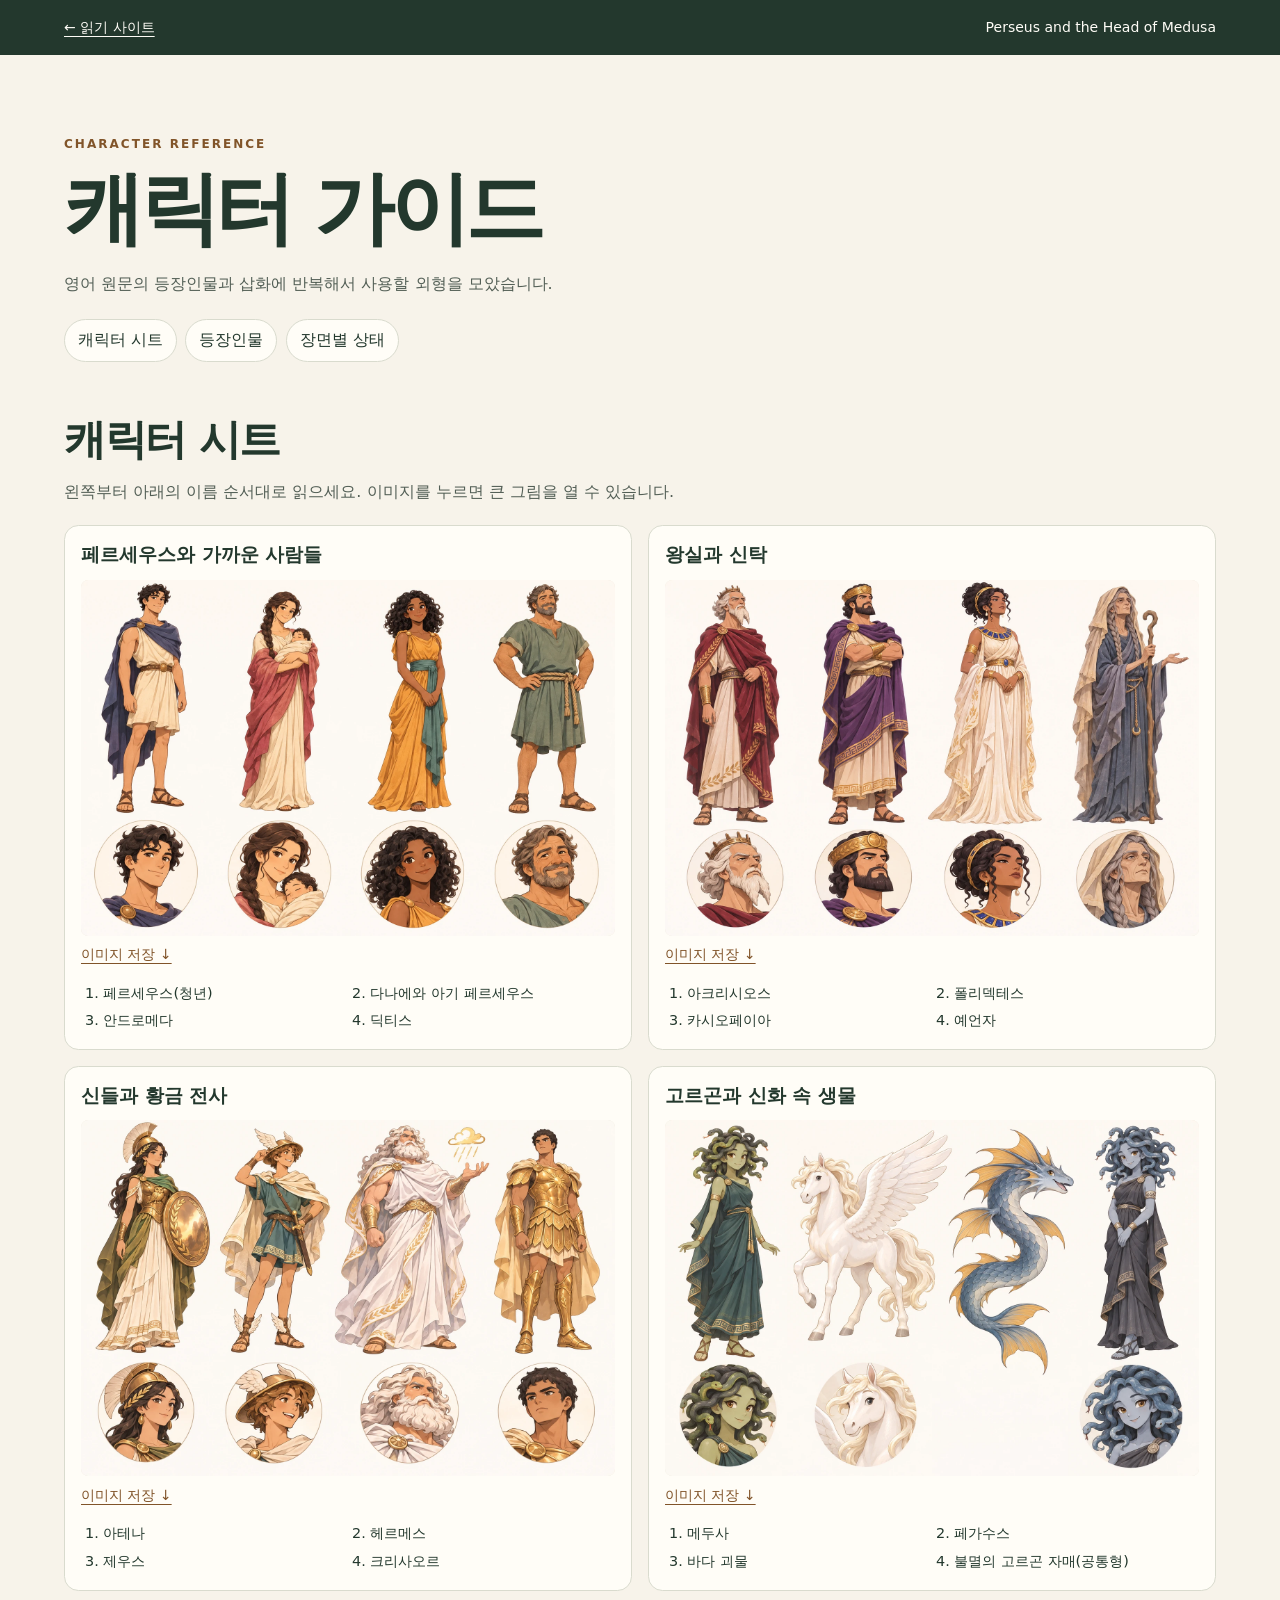
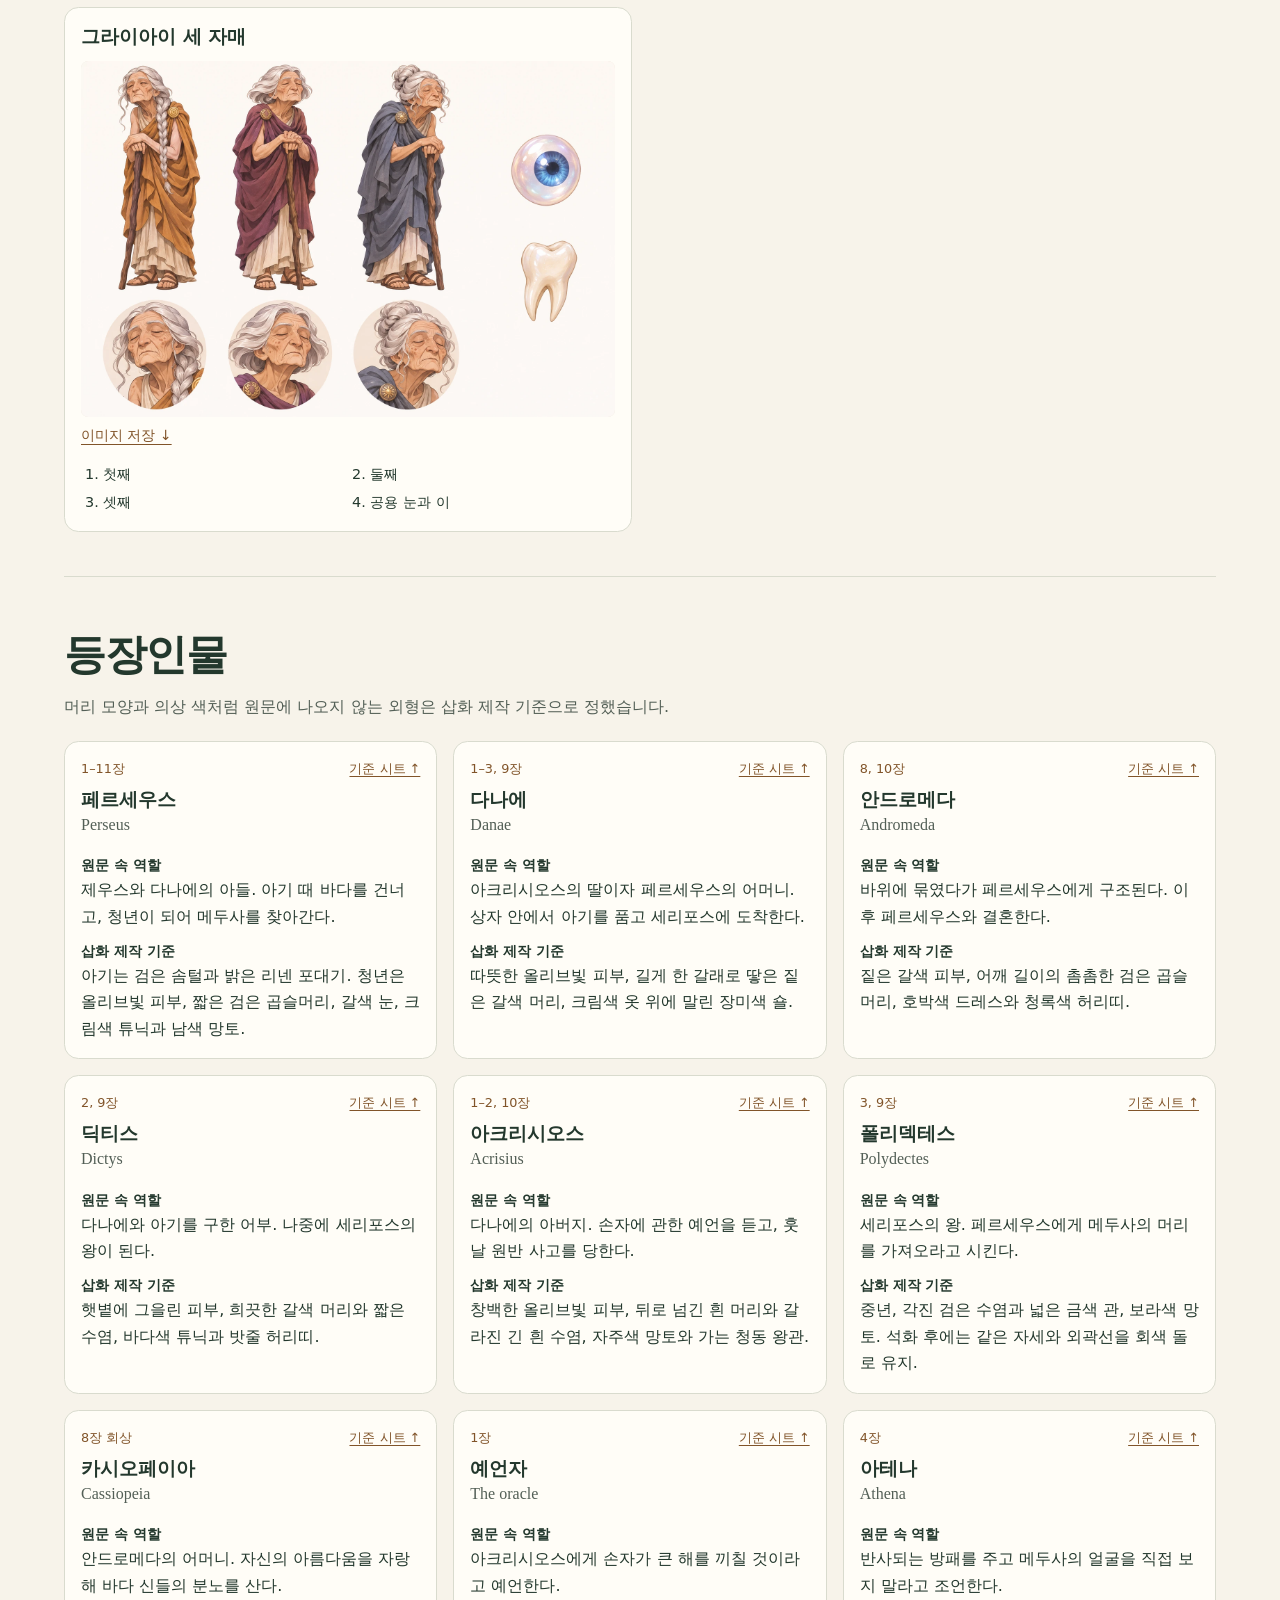
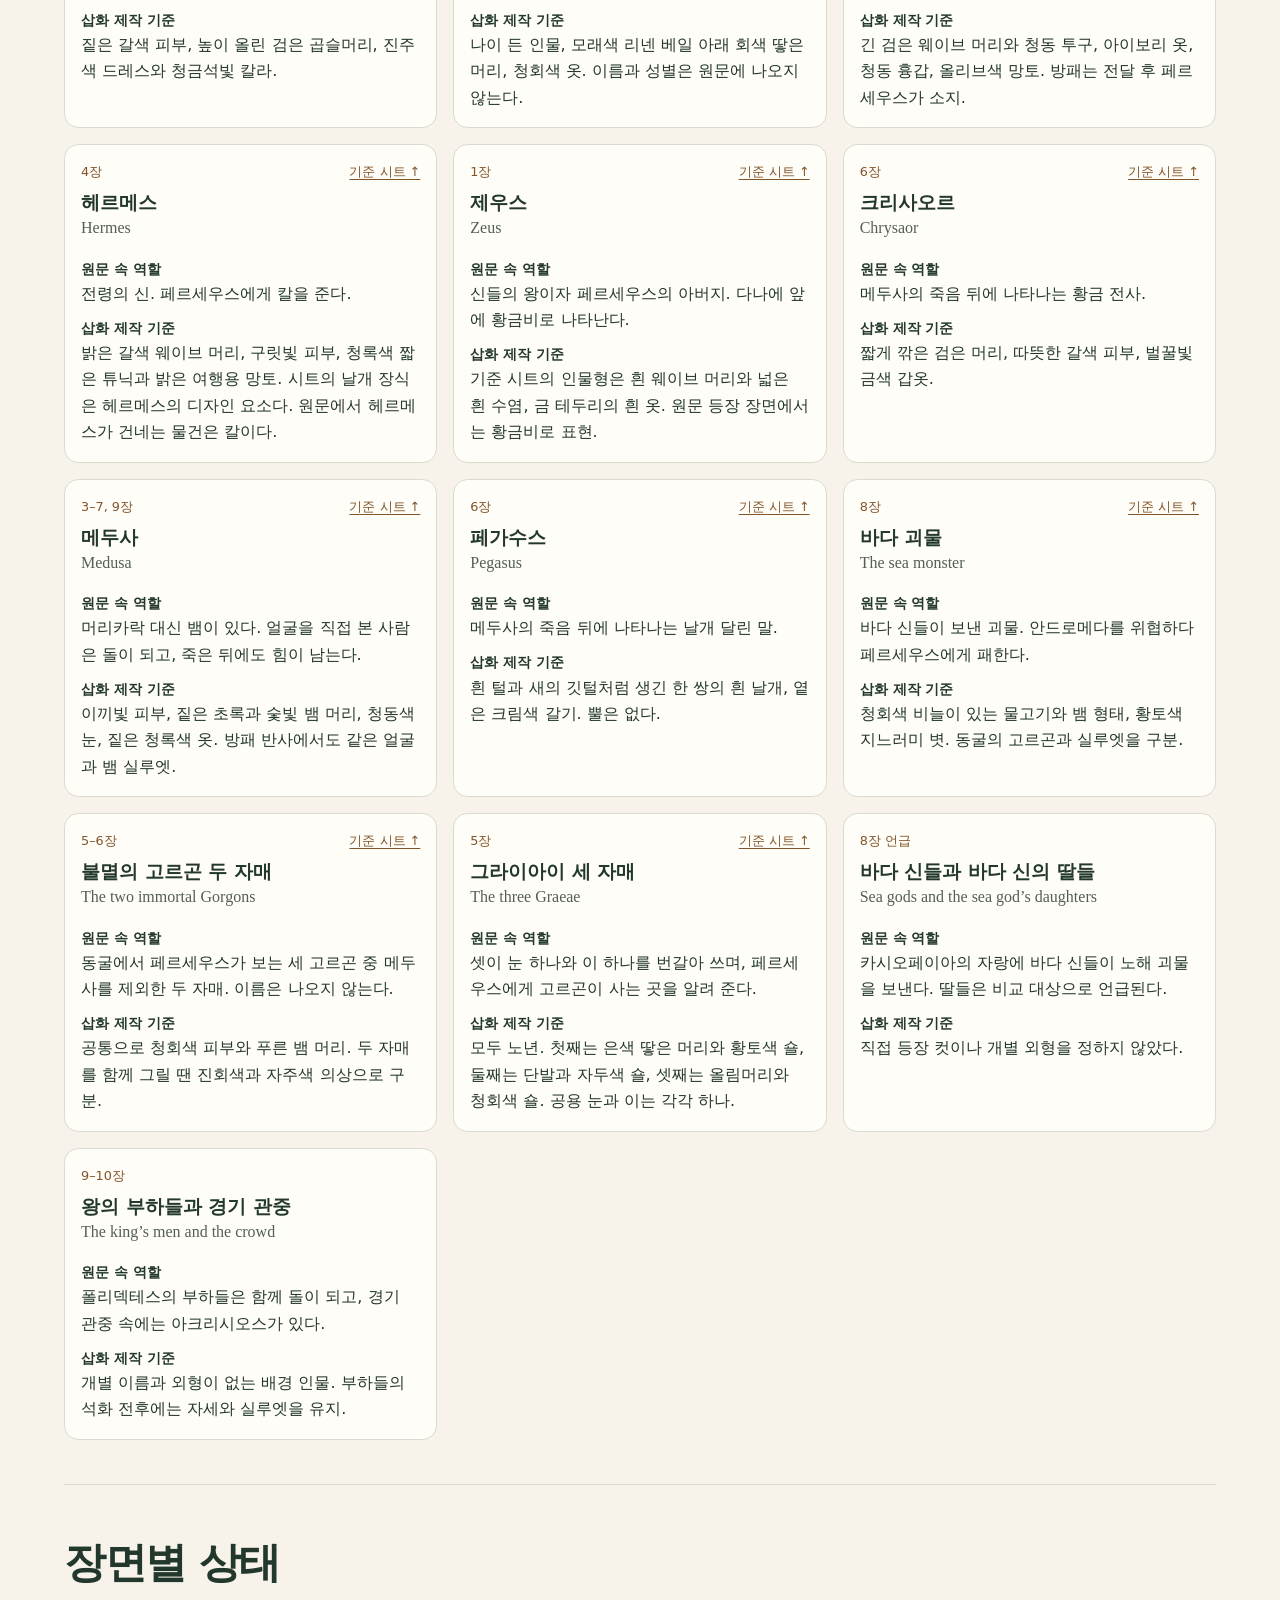
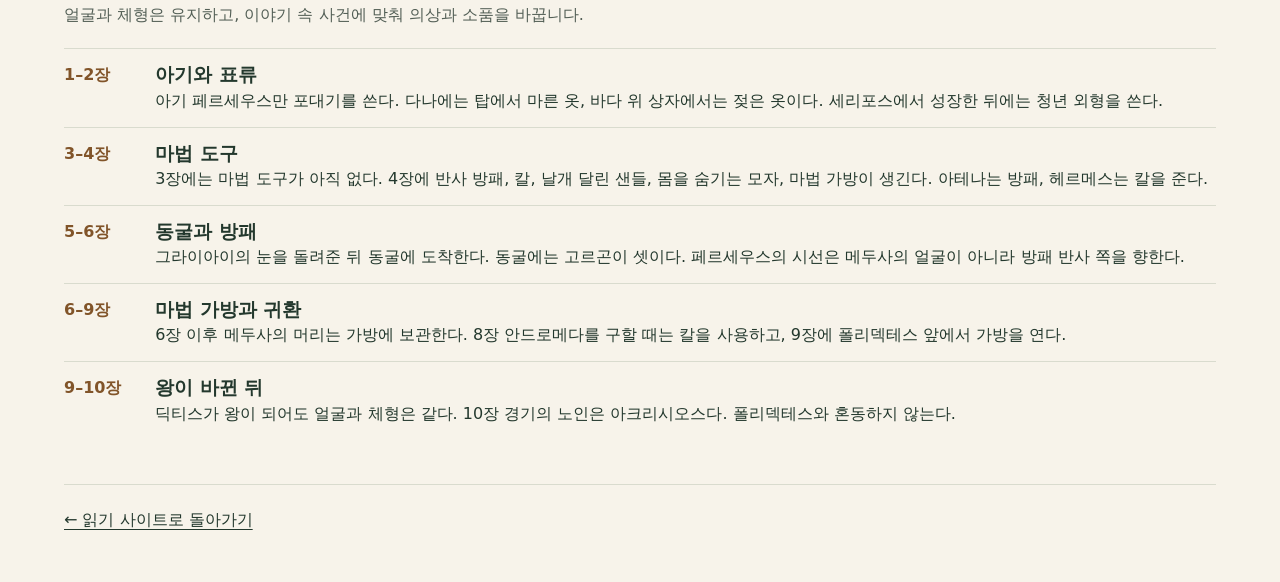
==== characters.html @ 29fbcab7 "Add Perseus character reference guide" ====
<!doctype html>
<html lang="ko">
<head>
  <meta charset="utf-8">
  <meta name="viewport" content="width=device-width, initial-scale=1">
  <meta name="description" content="페르세우스와 메두사 영어 리더의 등장인물, 외형 기준과 캐릭터 시트">
  <title>캐릭터 가이드 | Perseus and the Head of Medusa</title>
  <link rel="icon" href="assets/app-icon-192.png">
  <link rel="stylesheet" href="characters.css">
</head>
<body>
  <header class="masthead">
    <div class="wrap"><a href="index.html">← 읽기 사이트</a><span lang="en">Perseus and the Head of Medusa</span></div>
  </header>
  <main class="wrap">
    <header class="intro">
      <p class="kicker" lang="en">Character reference</p>
      <h1>캐릭터 가이드</h1>
      <p>영어 원문의 등장인물과 삽화에 반복해서 사용할 외형을 모았습니다.</p>
    </header>
    <nav aria-label="가이드 목차"><a href="#sheets">캐릭터 시트</a><a href="#cast">등장인물</a><a href="#continuity">장면별 상태</a></nav>
    <section id="sheets">
      <h2>캐릭터 시트</h2>
      <p class="section-note">왼쪽부터 아래의 이름 순서대로 읽으세요. 이미지를 누르면 큰 그림을 열 수 있습니다.</p>
      <div class="sheets"><figure id="sheet-heroes" class="sheet"><figcaption><h3>페르세우스와 가까운 사람들</h3></figcaption><a href="assets/characters/heroes.webp" class="sheet-image"><img src="assets/characters/heroes.webp" loading="lazy" alt="페르세우스(청년), 다나에와 아기 페르세우스, 안드로메다, 딕티스 캐릭터 기준 시트"></a><a class="download" href="assets/characters/heroes.webp" download>이미지 저장 ↓</a><ol><li>페르세우스(청년)</li><li>다나에와 아기 페르세우스</li><li>안드로메다</li><li>딕티스</li></ol></figure><figure id="sheet-court" class="sheet"><figcaption><h3>왕실과 신탁</h3></figcaption><a href="assets/characters/court.webp" class="sheet-image"><img src="assets/characters/court.webp" loading="lazy" alt="아크리시오스, 폴리덱테스, 카시오페이아, 예언자 캐릭터 기준 시트"></a><a class="download" href="assets/characters/court.webp" download>이미지 저장 ↓</a><ol><li>아크리시오스</li><li>폴리덱테스</li><li>카시오페이아</li><li>예언자</li></ol></figure><figure id="sheet-gods" class="sheet"><figcaption><h3>신들과 황금 전사</h3></figcaption><a href="assets/characters/gods.webp" class="sheet-image"><img src="assets/characters/gods.webp" loading="lazy" alt="아테나, 헤르메스, 제우스, 크리사오르 캐릭터 기준 시트"></a><a class="download" href="assets/characters/gods.webp" download>이미지 저장 ↓</a><ol><li>아테나</li><li>헤르메스</li><li>제우스</li><li>크리사오르</li></ol></figure><figure id="sheet-creatures" class="sheet"><figcaption><h3>고르곤과 신화 속 생물</h3></figcaption><a href="assets/characters/creatures.webp" class="sheet-image"><img src="assets/characters/creatures.webp" loading="lazy" alt="메두사, 페가수스, 바다 괴물, 불멸의 고르곤 자매(공통형) 캐릭터 기준 시트"></a><a class="download" href="assets/characters/creatures.webp" download>이미지 저장 ↓</a><ol><li>메두사</li><li>페가수스</li><li>바다 괴물</li><li>불멸의 고르곤 자매(공통형)</li></ol></figure><figure id="sheet-sisters" class="sheet"><figcaption><h3>그라이아이 세 자매</h3></figcaption><a href="assets/characters/sisters.webp" class="sheet-image"><img src="assets/characters/sisters.webp" loading="lazy" alt="첫째, 둘째, 셋째, 공용 눈과 이 캐릭터 기준 시트"></a><a class="download" href="assets/characters/sisters.webp" download>이미지 저장 ↓</a><ol><li>첫째</li><li>둘째</li><li>셋째</li><li>공용 눈과 이</li></ol></figure></div>
    </section>
    <section id="cast">
      <h2>등장인물</h2>
      <p class="section-note">머리 모양과 의상 색처럼 원문에 나오지 않는 외형은 삽화 제작 기준으로 정했습니다.</p>
      <div class="cast"><article class="card" id="perseus"><div class="card-meta"><span>1–11장</span><a href="#sheet-heroes">기준 시트 ↑</a></div><h3>페르세우스</h3><p class="name" lang="en">Perseus</p><dl><dt>원문 속 역할</dt><dd>제우스와 다나에의 아들. 아기 때 바다를 건너고, 청년이 되어 메두사를 찾아간다.</dd><dt>삽화 제작 기준</dt><dd>아기는 검은 솜털과 밝은 리넨 포대기. 청년은 올리브빛 피부, 짧은 검은 곱슬머리, 갈색 눈, 크림색 튜닉과 남색 망토.</dd></dl></article><article class="card" id="danae"><div class="card-meta"><span>1–3, 9장</span><a href="#sheet-heroes">기준 시트 ↑</a></div><h3>다나에</h3><p class="name" lang="en">Danae</p><dl><dt>원문 속 역할</dt><dd>아크리시오스의 딸이자 페르세우스의 어머니. 상자 안에서 아기를 품고 세리포스에 도착한다.</dd><dt>삽화 제작 기준</dt><dd>따뜻한 올리브빛 피부, 길게 한 갈래로 땋은 짙은 갈색 머리, 크림색 옷 위에 말린 장미색 숄.</dd></dl></article><article class="card" id="andromeda"><div class="card-meta"><span>8, 10장</span><a href="#sheet-heroes">기준 시트 ↑</a></div><h3>안드로메다</h3><p class="name" lang="en">Andromeda</p><dl><dt>원문 속 역할</dt><dd>바위에 묶였다가 페르세우스에게 구조된다. 이후 페르세우스와 결혼한다.</dd><dt>삽화 제작 기준</dt><dd>짙은 갈색 피부, 어깨 길이의 촘촘한 검은 곱슬머리, 호박색 드레스와 청록색 허리띠.</dd></dl></article><article class="card" id="dictys"><div class="card-meta"><span>2, 9장</span><a href="#sheet-heroes">기준 시트 ↑</a></div><h3>딕티스</h3><p class="name" lang="en">Dictys</p><dl><dt>원문 속 역할</dt><dd>다나에와 아기를 구한 어부. 나중에 세리포스의 왕이 된다.</dd><dt>삽화 제작 기준</dt><dd>햇볕에 그을린 피부, 희끗한 갈색 머리와 짧은 수염, 바다색 튜닉과 밧줄 허리띠.</dd></dl></article><article class="card" id="acrisius"><div class="card-meta"><span>1–2, 10장</span><a href="#sheet-court">기준 시트 ↑</a></div><h3>아크리시오스</h3><p class="name" lang="en">Acrisius</p><dl><dt>원문 속 역할</dt><dd>다나에의 아버지. 손자에 관한 예언을 듣고, 훗날 원반 사고를 당한다.</dd><dt>삽화 제작 기준</dt><dd>창백한 올리브빛 피부, 뒤로 넘긴 흰 머리와 갈라진 긴 흰 수염, 자주색 망토와 가는 청동 왕관.</dd></dl></article><article class="card" id="polydectes"><div class="card-meta"><span>3, 9장</span><a href="#sheet-court">기준 시트 ↑</a></div><h3>폴리덱테스</h3><p class="name" lang="en">Polydectes</p><dl><dt>원문 속 역할</dt><dd>세리포스의 왕. 페르세우스에게 메두사의 머리를 가져오라고 시킨다.</dd><dt>삽화 제작 기준</dt><dd>중년, 각진 검은 수염과 넓은 금색 관, 보라색 망토. 석화 후에는 같은 자세와 외곽선을 회색 돌로 유지.</dd></dl></article><article class="card" id="cassiopeia"><div class="card-meta"><span>8장 회상</span><a href="#sheet-court">기준 시트 ↑</a></div><h3>카시오페이아</h3><p class="name" lang="en">Cassiopeia</p><dl><dt>원문 속 역할</dt><dd>안드로메다의 어머니. 자신의 아름다움을 자랑해 바다 신들의 분노를 산다.</dd><dt>삽화 제작 기준</dt><dd>짙은 갈색 피부, 높이 올린 검은 곱슬머리, 진주색 드레스와 청금석빛 칼라.</dd></dl></article><article class="card" id="oracle"><div class="card-meta"><span>1장</span><a href="#sheet-court">기준 시트 ↑</a></div><h3>예언자</h3><p class="name" lang="en">The oracle</p><dl><dt>원문 속 역할</dt><dd>아크리시오스에게 손자가 큰 해를 끼칠 것이라고 예언한다.</dd><dt>삽화 제작 기준</dt><dd>나이 든 인물, 모래색 리넨 베일 아래 회색 땋은 머리, 청회색 옷. 이름과 성별은 원문에 나오지 않는다.</dd></dl></article><article class="card" id="athena"><div class="card-meta"><span>4장</span><a href="#sheet-gods">기준 시트 ↑</a></div><h3>아테나</h3><p class="name" lang="en">Athena</p><dl><dt>원문 속 역할</dt><dd>반사되는 방패를 주고 메두사의 얼굴을 직접 보지 말라고 조언한다.</dd><dt>삽화 제작 기준</dt><dd>긴 검은 웨이브 머리와 청동 투구, 아이보리 옷, 청동 흉갑, 올리브색 망토. 방패는 전달 후 페르세우스가 소지.</dd></dl></article><article class="card" id="hermes"><div class="card-meta"><span>4장</span><a href="#sheet-gods">기준 시트 ↑</a></div><h3>헤르메스</h3><p class="name" lang="en">Hermes</p><dl><dt>원문 속 역할</dt><dd>전령의 신. 페르세우스에게 칼을 준다.</dd><dt>삽화 제작 기준</dt><dd>밝은 갈색 웨이브 머리, 구릿빛 피부, 청록색 짧은 튜닉과 밝은 여행용 망토. 시트의 날개 장식은 헤르메스의 디자인 요소다. 원문에서 헤르메스가 건네는 물건은 칼이다.</dd></dl></article><article class="card" id="zeus"><div class="card-meta"><span>1장</span><a href="#sheet-gods">기준 시트 ↑</a></div><h3>제우스</h3><p class="name" lang="en">Zeus</p><dl><dt>원문 속 역할</dt><dd>신들의 왕이자 페르세우스의 아버지. 다나에 앞에 황금비로 나타난다.</dd><dt>삽화 제작 기준</dt><dd>기준 시트의 인물형은 흰 웨이브 머리와 넓은 흰 수염, 금 테두리의 흰 옷. 원문 등장 장면에서는 황금비로 표현.</dd></dl></article><article class="card" id="chrysaor"><div class="card-meta"><span>6장</span><a href="#sheet-gods">기준 시트 ↑</a></div><h3>크리사오르</h3><p class="name" lang="en">Chrysaor</p><dl><dt>원문 속 역할</dt><dd>메두사의 죽음 뒤에 나타나는 황금 전사.</dd><dt>삽화 제작 기준</dt><dd>짧게 깎은 검은 머리, 따뜻한 갈색 피부, 벌꿀빛 금색 갑옷.</dd></dl></article><article class="card" id="medusa"><div class="card-meta"><span>3–7, 9장</span><a href="#sheet-creatures">기준 시트 ↑</a></div><h3>메두사</h3><p class="name" lang="en">Medusa</p><dl><dt>원문 속 역할</dt><dd>머리카락 대신 뱀이 있다. 얼굴을 직접 본 사람은 돌이 되고, 죽은 뒤에도 힘이 남는다.</dd><dt>삽화 제작 기준</dt><dd>이끼빛 피부, 짙은 초록과 숯빛 뱀 머리, 청동색 눈, 짙은 청록색 옷. 방패 반사에서도 같은 얼굴과 뱀 실루엣.</dd></dl></article><article class="card" id="pegasus"><div class="card-meta"><span>6장</span><a href="#sheet-creatures">기준 시트 ↑</a></div><h3>페가수스</h3><p class="name" lang="en">Pegasus</p><dl><dt>원문 속 역할</dt><dd>메두사의 죽음 뒤에 나타나는 날개 달린 말.</dd><dt>삽화 제작 기준</dt><dd>흰 털과 새의 깃털처럼 생긴 한 쌍의 흰 날개, 옅은 크림색 갈기. 뿔은 없다.</dd></dl></article><article class="card" id="sea-monster"><div class="card-meta"><span>8장</span><a href="#sheet-creatures">기준 시트 ↑</a></div><h3>바다 괴물</h3><p class="name" lang="en">The sea monster</p><dl><dt>원문 속 역할</dt><dd>바다 신들이 보낸 괴물. 안드로메다를 위협하다 페르세우스에게 패한다.</dd><dt>삽화 제작 기준</dt><dd>청회색 비늘이 있는 물고기와 뱀 형태, 황토색 지느러미 볏. 동굴의 고르곤과 실루엣을 구분.</dd></dl></article><article class="card" id="gorgons"><div class="card-meta"><span>5–6장</span><a href="#sheet-creatures">기준 시트 ↑</a></div><h3>불멸의 고르곤 두 자매</h3><p class="name" lang="en">The two immortal Gorgons</p><dl><dt>원문 속 역할</dt><dd>동굴에서 페르세우스가 보는 세 고르곤 중 메두사를 제외한 두 자매. 이름은 나오지 않는다.</dd><dt>삽화 제작 기준</dt><dd>공통으로 청회색 피부와 푸른 뱀 머리. 두 자매를 함께 그릴 땐 진회색과 자주색 의상으로 구분.</dd></dl></article><article class="card" id="graeae"><div class="card-meta"><span>5장</span><a href="#sheet-sisters">기준 시트 ↑</a></div><h3>그라이아이 세 자매</h3><p class="name" lang="en">The three Graeae</p><dl><dt>원문 속 역할</dt><dd>셋이 눈 하나와 이 하나를 번갈아 쓰며, 페르세우스에게 고르곤이 사는 곳을 알려 준다.</dd><dt>삽화 제작 기준</dt><dd>모두 노년. 첫째는 은색 땋은 머리와 황토색 숄, 둘째는 단발과 자두색 숄, 셋째는 올림머리와 청회색 숄. 공용 눈과 이는 각각 하나.</dd></dl></article><article class="card" id="sea-gods"><div class="card-meta"><span>8장 언급</span></div><h3>바다 신들과 바다 신의 딸들</h3><p class="name" lang="en">Sea gods and the sea god’s daughters</p><dl><dt>원문 속 역할</dt><dd>카시오페이아의 자랑에 바다 신들이 노해 괴물을 보낸다. 딸들은 비교 대상으로 언급된다.</dd><dt>삽화 제작 기준</dt><dd>직접 등장 컷이나 개별 외형을 정하지 않았다.</dd></dl></article><article class="card" id="retinue"><div class="card-meta"><span>9–10장</span></div><h3>왕의 부하들과 경기 관중</h3><p class="name" lang="en">The king’s men and the crowd</p><dl><dt>원문 속 역할</dt><dd>폴리덱테스의 부하들은 함께 돌이 되고, 경기 관중 속에는 아크리시오스가 있다.</dd><dt>삽화 제작 기준</dt><dd>개별 이름과 외형이 없는 배경 인물. 부하들의 석화 전후에는 자세와 실루엣을 유지.</dd></dl></article></div>
    </section>
    <section id="continuity">
      <h2>장면별 상태</h2>
      <p class="section-note">얼굴과 체형은 유지하고, 이야기 속 사건에 맞춰 의상과 소품을 바꿉니다.</p>
      <ol class="timeline"><li><span>1–2장</span><div><h3>아기와 표류</h3><p>아기 페르세우스만 포대기를 쓴다. 다나에는 탑에서 마른 옷, 바다 위 상자에서는 젖은 옷이다. 세리포스에서 성장한 뒤에는 청년 외형을 쓴다.</p></div></li><li><span>3–4장</span><div><h3>마법 도구</h3><p>3장에는 마법 도구가 아직 없다. 4장에 반사 방패, 칼, 날개 달린 샌들, 몸을 숨기는 모자, 마법 가방이 생긴다. 아테나는 방패, 헤르메스는 칼을 준다.</p></div></li><li><span>5–6장</span><div><h3>동굴과 방패</h3><p>그라이아이의 눈을 돌려준 뒤 동굴에 도착한다. 동굴에는 고르곤이 셋이다. 페르세우스의 시선은 메두사의 얼굴이 아니라 방패 반사 쪽을 향한다.</p></div></li><li><span>6–9장</span><div><h3>마법 가방과 귀환</h3><p>6장 이후 메두사의 머리는 가방에 보관한다. 8장 안드로메다를 구할 때는 칼을 사용하고, 9장에 폴리덱테스 앞에서 가방을 연다.</p></div></li><li><span>9–10장</span><div><h3>왕이 바뀐 뒤</h3><p>딕티스가 왕이 되어도 얼굴과 체형은 같다. 10장 경기의 노인은 아크리시오스다. 폴리덱테스와 혼동하지 않는다.</p></div></li></ol>
    </section>
  </main>
  <footer class="wrap"><a href="index.html">← 읽기 사이트로 돌아가기</a></footer>
</body>
</html>
---- characters.css ----
:root {
  color-scheme: light;
  --ink: #23382d;
  --muted: #535f56;
  --paper: #f7f3ea;
  --card: #fffdf7;
  --line: #d9dbce;
  --accent: #815429;
  font: 16px/1.65 system-ui, sans-serif;
  color: var(--ink);
  background: var(--paper);
}
* { box-sizing: border-box; }
body { margin: 0; }
a { color: inherit; text-underline-offset: .25em; }
a:focus-visible { outline: 3px solid #946333; outline-offset: 4px; }
.wrap { width: min(calc(100% - 2.5rem), 72rem); margin-inline: auto; }
.masthead { background: var(--ink); color: var(--card); }
.masthead .wrap { display: flex; justify-content: space-between; flex-wrap: wrap; gap: .3rem 1rem; padding: 1rem 0; font-size: .875rem; }
.intro { padding: clamp(2.6rem, 7vw, 5rem) 0 1.35rem; }
.kicker { color: var(--accent); text-transform: uppercase; font-size: .75rem; font-weight: 750; letter-spacing: .17em; }
h1, h2, h3, p { margin: 0; }
h1 { font-size: clamp(2.4rem, 7vw, 5rem); line-height: 1.15; letter-spacing: -.055em; margin: .5rem 0 1rem; }
h2 { font-size: clamp(1.75rem, 5vw, 2.6rem); letter-spacing: -.035em; }
h3 { line-height: 1.35; }
.intro p:last-child, .section-note, .name { color: var(--muted); }
nav { display: flex; flex-wrap: wrap; gap: .55rem; }
nav a { background: var(--card); border: 1px solid var(--line); border-radius: 2rem; padding: .45rem .8rem; text-decoration: none; }
nav a:hover { border-color: var(--accent); }
section { padding: 2.75rem 0; border-bottom: 1px solid var(--line); }
.section-note { margin: .3rem 0 1.25rem; }
.sheets, .cast { display: grid; grid-template-columns: repeat(auto-fit, minmax(min(100%, 29rem), 1fr)); gap: 1rem; }
.sheet, .card { margin: 0; padding: 1rem; background: var(--card); border: 1px solid var(--line); border-radius: .9rem; }
.sheet-image { display: block; margin-top: .75rem; }
.sheet-image img { display: block; width: 100%; aspect-ratio: 3/2; object-fit: contain; background: #f1eadc; border-radius: .45rem; }
.sheet-pending { margin-top: .65rem; color: var(--muted); }
.sheet ol { margin-bottom: 0; padding-left: 1.4rem; display: grid; grid-template-columns: 1fr 1fr; gap: .25rem 1.4rem; font-size: .9rem; }
.download { display: inline-block; padding-top: .45rem; font-size: .875rem; color: var(--accent); }
.cast { grid-template-columns: repeat(auto-fit, minmax(min(100%, 20rem), 1fr)); }
.card-meta { display: flex; justify-content: space-between; gap: .4rem; font-size: .8rem; color: var(--accent); margin-bottom: .5rem; }
.name { font-family: Georgia, serif; }
dl { margin-bottom: 0; }
dt { font-weight: 700; font-size: .875rem; margin-top: .6rem; }
dd { margin: 0; }
.timeline { list-style: none; padding: 0; margin: 0; }
.timeline li { padding: .8rem 0; display: grid; grid-template-columns: 5rem 1fr; gap: .7rem; border-top: 1px solid var(--line); }
.timeline span { color: var(--accent); font-weight: 700; }
footer.wrap { padding: 1.4rem 0 3rem; }
@media (max-width: 30rem) {
  .timeline li { grid-template-columns: 1fr; gap: .15rem; }
}
@media print {
  .masthead, nav, .download, footer { display: none; }
  .sheet, .card { break-inside: avoid; }
}
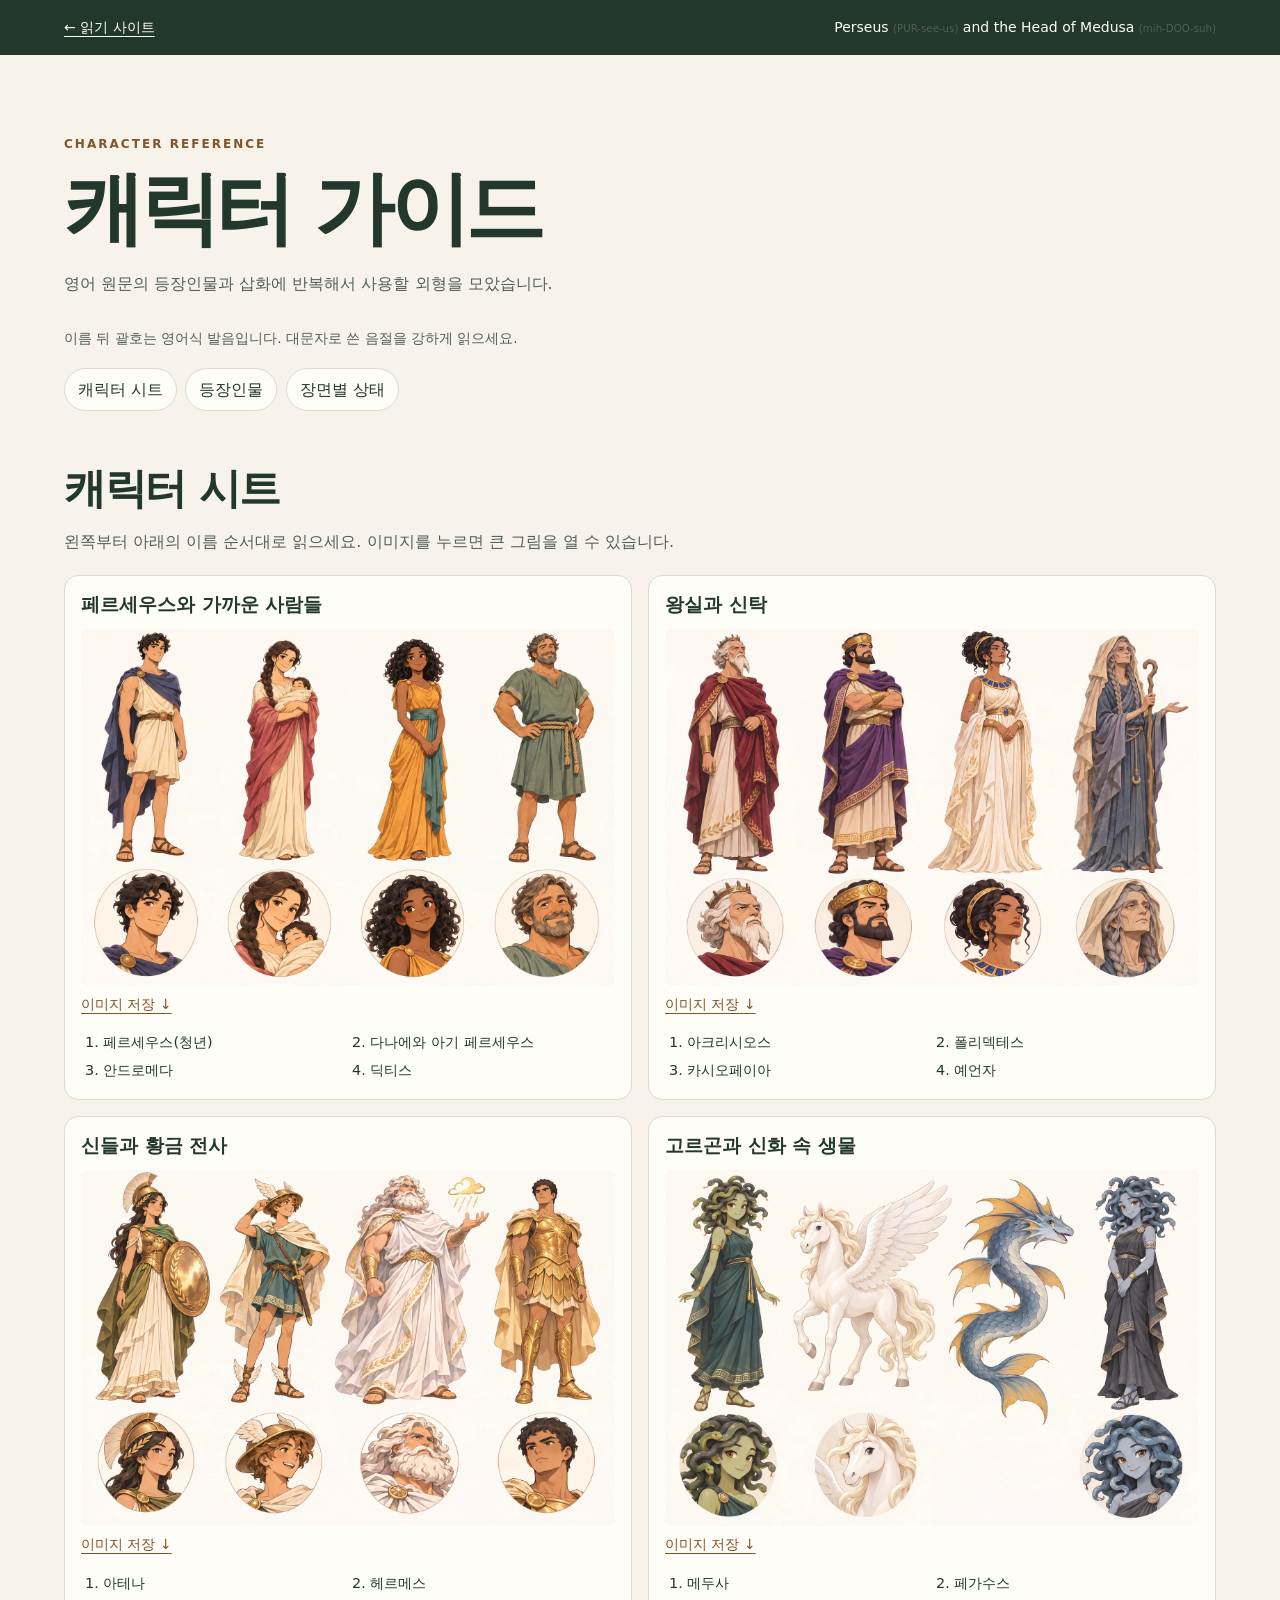
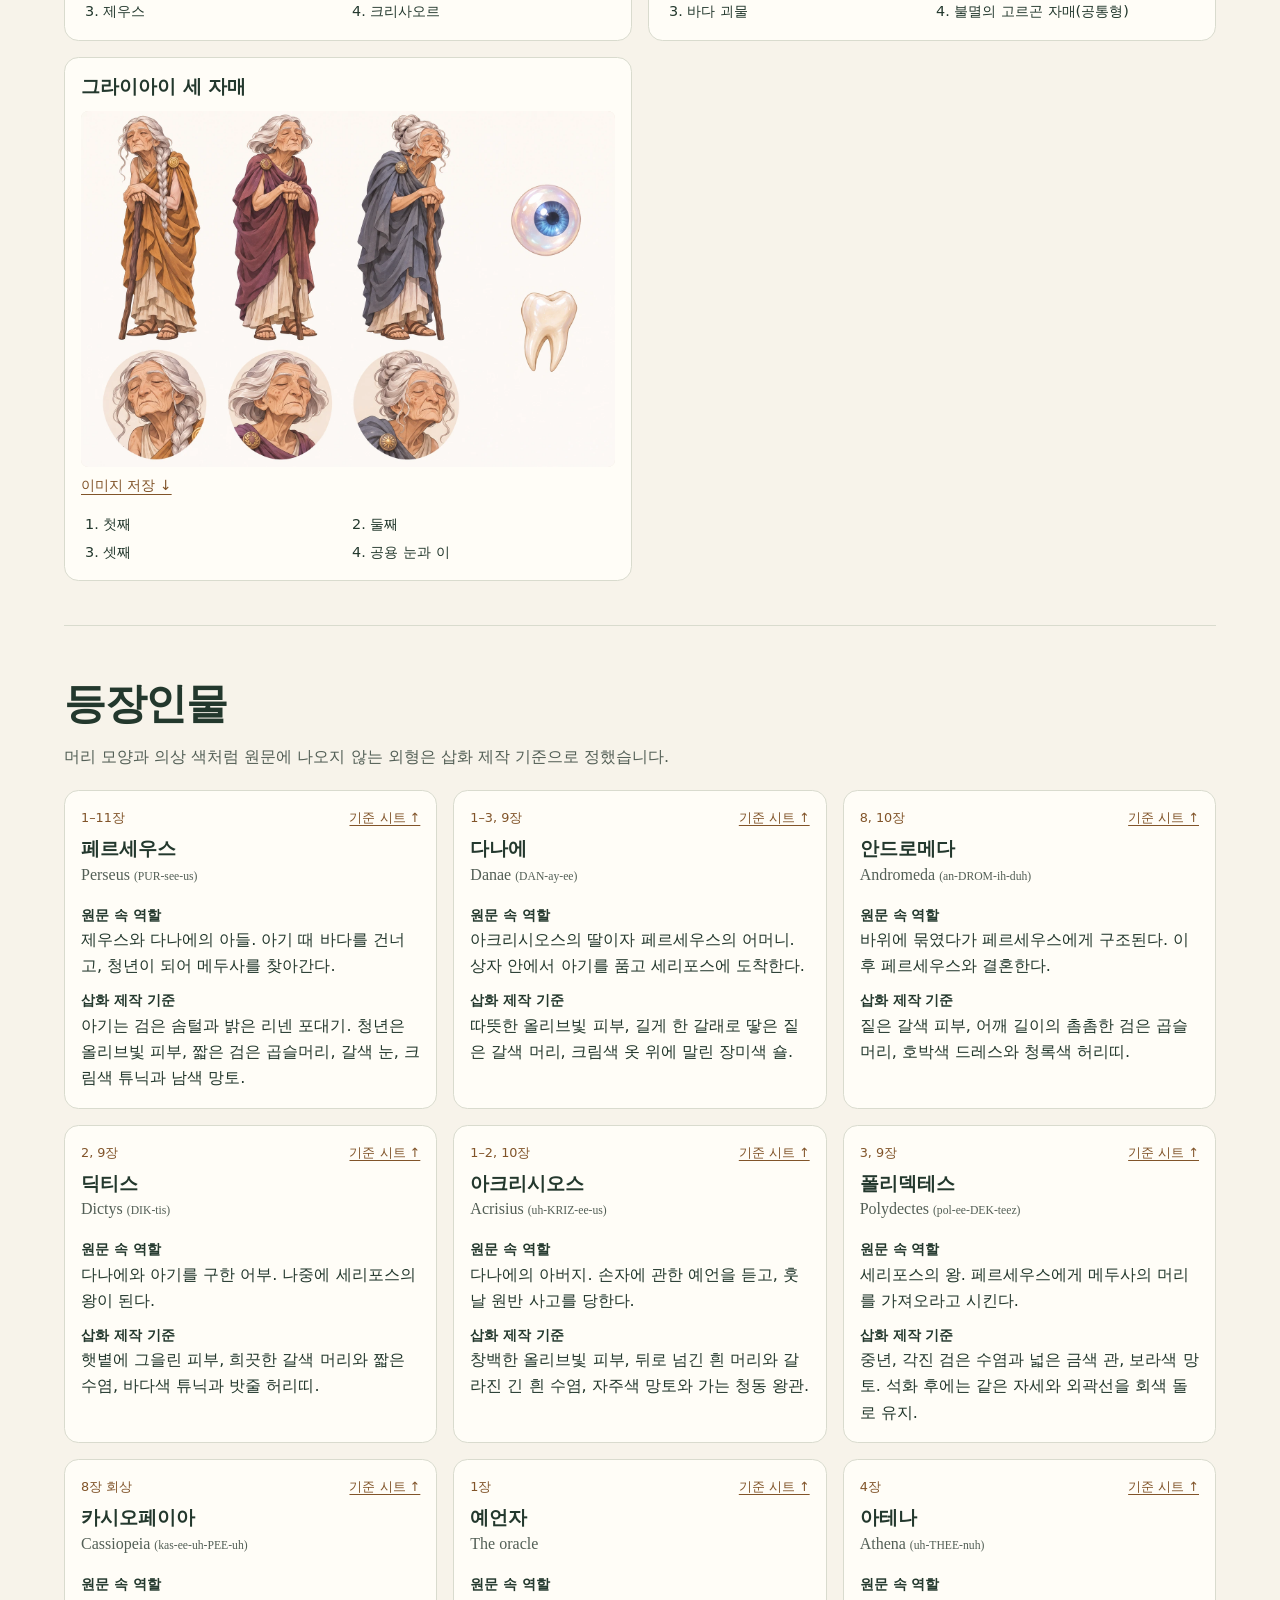
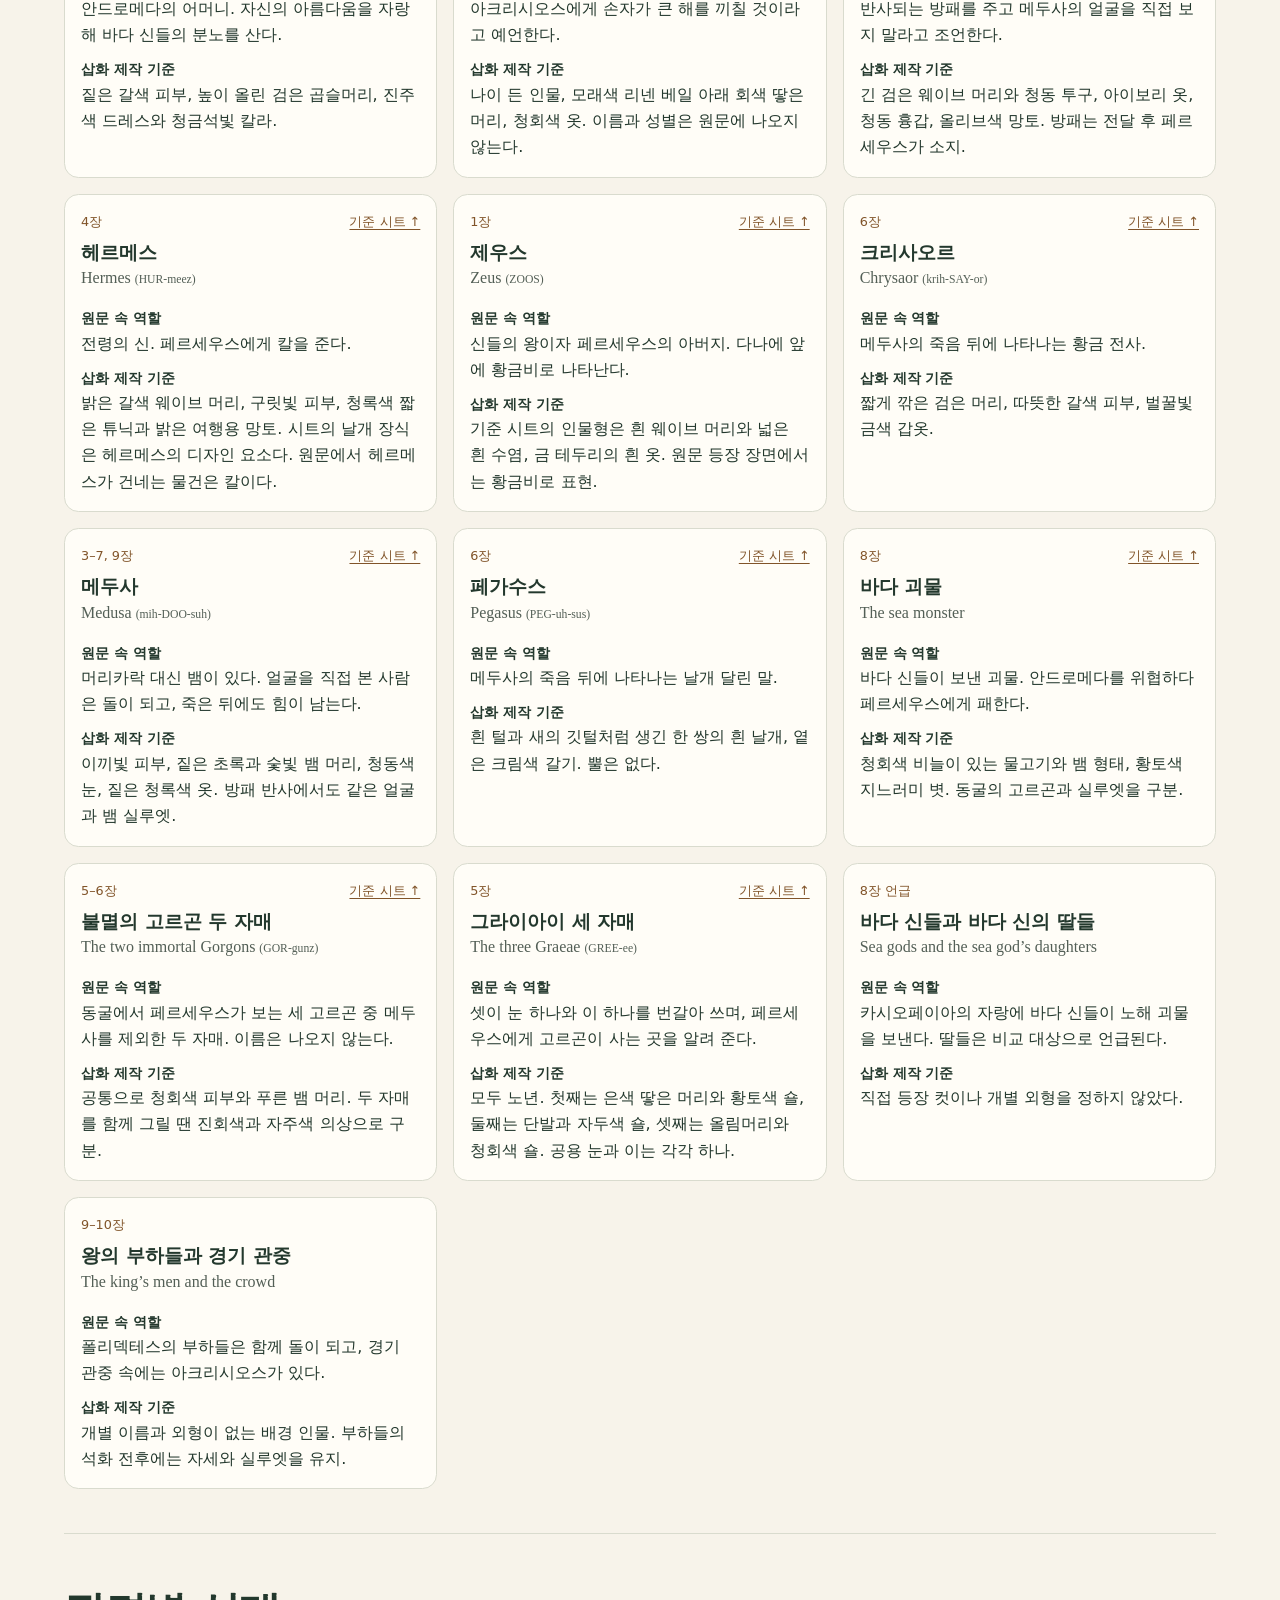
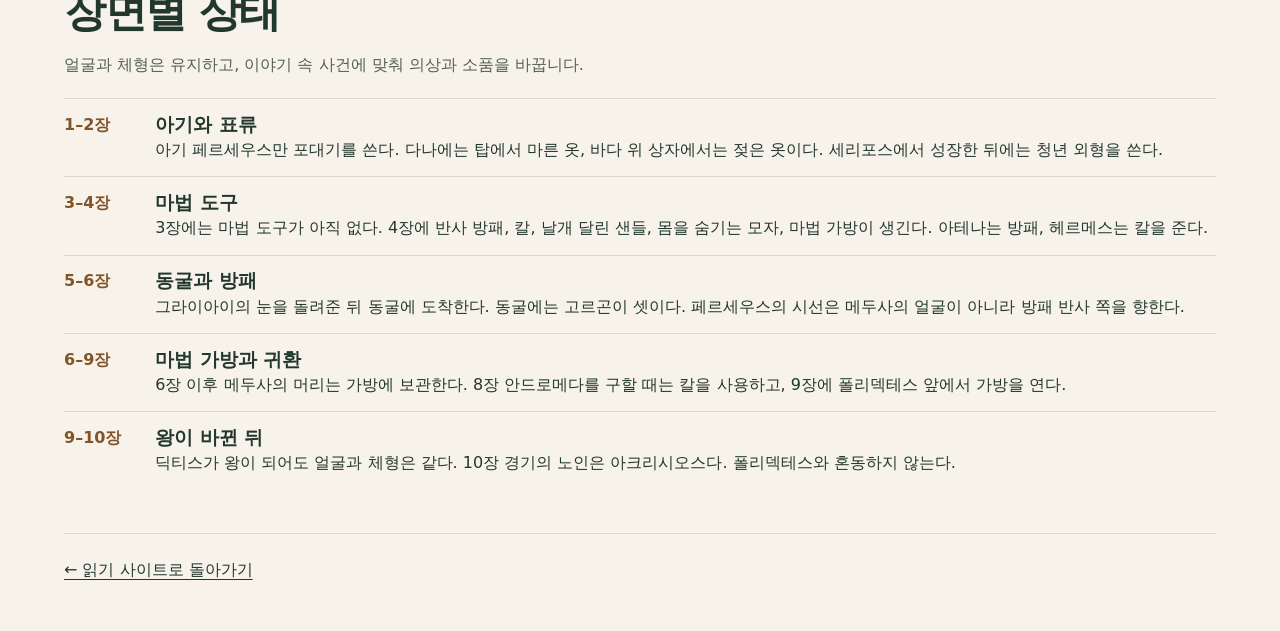
==== commit a29fa949: "Add pronunciation respellings to reader names" ====
--- a/characters.html
+++ b/characters.html
@@ -7,10 +7,14 @@
   <title>캐릭터 가이드 | Perseus and the Head of Medusa</title>
   <link rel="icon" href="assets/app-icon-192.png">
   <link rel="stylesheet" href="characters.css">
+<style id="pronunciation-style">
+.name-pronunciation{font-size:.73em;font-weight:500;color:var(--muted);overflow-wrap:anywhere}
+#pronunciation-note{font-size:.85rem;color:var(--muted);margin:.5rem 0 1.2rem}
+</style>
 </head>
 <body>
   <header class="masthead">
-    <div class="wrap"><a href="index.html">← 읽기 사이트</a><span lang="en">Perseus and the Head of Medusa</span></div>
+    <div class="wrap"><a href="index.html">← 읽기 사이트</a><span lang="en">Perseus <span class="name-pronunciation" lang="en">(PUR-see-us)</span> and the Head of Medusa <span class="name-pronunciation" lang="en">(mih-DOO-suh)</span></span></div>
   </header>
   <main class="wrap">
     <header class="intro">
@@ -18,7 +22,7 @@
       <h1>캐릭터 가이드</h1>
       <p>영어 원문의 등장인물과 삽화에 반복해서 사용할 외형을 모았습니다.</p>
     </header>
-    <nav aria-label="가이드 목차"><a href="#sheets">캐릭터 시트</a><a href="#cast">등장인물</a><a href="#continuity">장면별 상태</a></nav>
+    <p id="pronunciation-note" lang="ko">이름 뒤 괄호는 영어식 발음입니다. 대문자로 쓴 음절을 강하게 읽으세요.</p><nav aria-label="가이드 목차"><a href="#sheets">캐릭터 시트</a><a href="#cast">등장인물</a><a href="#continuity">장면별 상태</a></nav>
     <section id="sheets">
       <h2>캐릭터 시트</h2>
       <p class="section-note">왼쪽부터 아래의 이름 순서대로 읽으세요. 이미지를 누르면 큰 그림을 열 수 있습니다.</p>
@@ -27,7 +31,7 @@
     <section id="cast">
       <h2>등장인물</h2>
       <p class="section-note">머리 모양과 의상 색처럼 원문에 나오지 않는 외형은 삽화 제작 기준으로 정했습니다.</p>
-      <div class="cast"><article class="card" id="perseus"><div class="card-meta"><span>1–11장</span><a href="#sheet-heroes">기준 시트 ↑</a></div><h3>페르세우스</h3><p class="name" lang="en">Perseus</p><dl><dt>원문 속 역할</dt><dd>제우스와 다나에의 아들. 아기 때 바다를 건너고, 청년이 되어 메두사를 찾아간다.</dd><dt>삽화 제작 기준</dt><dd>아기는 검은 솜털과 밝은 리넨 포대기. 청년은 올리브빛 피부, 짧은 검은 곱슬머리, 갈색 눈, 크림색 튜닉과 남색 망토.</dd></dl></article><article class="card" id="danae"><div class="card-meta"><span>1–3, 9장</span><a href="#sheet-heroes">기준 시트 ↑</a></div><h3>다나에</h3><p class="name" lang="en">Danae</p><dl><dt>원문 속 역할</dt><dd>아크리시오스의 딸이자 페르세우스의 어머니. 상자 안에서 아기를 품고 세리포스에 도착한다.</dd><dt>삽화 제작 기준</dt><dd>따뜻한 올리브빛 피부, 길게 한 갈래로 땋은 짙은 갈색 머리, 크림색 옷 위에 말린 장미색 숄.</dd></dl></article><article class="card" id="andromeda"><div class="card-meta"><span>8, 10장</span><a href="#sheet-heroes">기준 시트 ↑</a></div><h3>안드로메다</h3><p class="name" lang="en">Andromeda</p><dl><dt>원문 속 역할</dt><dd>바위에 묶였다가 페르세우스에게 구조된다. 이후 페르세우스와 결혼한다.</dd><dt>삽화 제작 기준</dt><dd>짙은 갈색 피부, 어깨 길이의 촘촘한 검은 곱슬머리, 호박색 드레스와 청록색 허리띠.</dd></dl></article><article class="card" id="dictys"><div class="card-meta"><span>2, 9장</span><a href="#sheet-heroes">기준 시트 ↑</a></div><h3>딕티스</h3><p class="name" lang="en">Dictys</p><dl><dt>원문 속 역할</dt><dd>다나에와 아기를 구한 어부. 나중에 세리포스의 왕이 된다.</dd><dt>삽화 제작 기준</dt><dd>햇볕에 그을린 피부, 희끗한 갈색 머리와 짧은 수염, 바다색 튜닉과 밧줄 허리띠.</dd></dl></article><article class="card" id="acrisius"><div class="card-meta"><span>1–2, 10장</span><a href="#sheet-court">기준 시트 ↑</a></div><h3>아크리시오스</h3><p class="name" lang="en">Acrisius</p><dl><dt>원문 속 역할</dt><dd>다나에의 아버지. 손자에 관한 예언을 듣고, 훗날 원반 사고를 당한다.</dd><dt>삽화 제작 기준</dt><dd>창백한 올리브빛 피부, 뒤로 넘긴 흰 머리와 갈라진 긴 흰 수염, 자주색 망토와 가는 청동 왕관.</dd></dl></article><article class="card" id="polydectes"><div class="card-meta"><span>3, 9장</span><a href="#sheet-court">기준 시트 ↑</a></div><h3>폴리덱테스</h3><p class="name" lang="en">Polydectes</p><dl><dt>원문 속 역할</dt><dd>세리포스의 왕. 페르세우스에게 메두사의 머리를 가져오라고 시킨다.</dd><dt>삽화 제작 기준</dt><dd>중년, 각진 검은 수염과 넓은 금색 관, 보라색 망토. 석화 후에는 같은 자세와 외곽선을 회색 돌로 유지.</dd></dl></article><article class="card" id="cassiopeia"><div class="card-meta"><span>8장 회상</span><a href="#sheet-court">기준 시트 ↑</a></div><h3>카시오페이아</h3><p class="name" lang="en">Cassiopeia</p><dl><dt>원문 속 역할</dt><dd>안드로메다의 어머니. 자신의 아름다움을 자랑해 바다 신들의 분노를 산다.</dd><dt>삽화 제작 기준</dt><dd>짙은 갈색 피부, 높이 올린 검은 곱슬머리, 진주색 드레스와 청금석빛 칼라.</dd></dl></article><article class="card" id="oracle"><div class="card-meta"><span>1장</span><a href="#sheet-court">기준 시트 ↑</a></div><h3>예언자</h3><p class="name" lang="en">The oracle</p><dl><dt>원문 속 역할</dt><dd>아크리시오스에게 손자가 큰 해를 끼칠 것이라고 예언한다.</dd><dt>삽화 제작 기준</dt><dd>나이 든 인물, 모래색 리넨 베일 아래 회색 땋은 머리, 청회색 옷. 이름과 성별은 원문에 나오지 않는다.</dd></dl></article><article class="card" id="athena"><div class="card-meta"><span>4장</span><a href="#sheet-gods">기준 시트 ↑</a></div><h3>아테나</h3><p class="name" lang="en">Athena</p><dl><dt>원문 속 역할</dt><dd>반사되는 방패를 주고 메두사의 얼굴을 직접 보지 말라고 조언한다.</dd><dt>삽화 제작 기준</dt><dd>긴 검은 웨이브 머리와 청동 투구, 아이보리 옷, 청동 흉갑, 올리브색 망토. 방패는 전달 후 페르세우스가 소지.</dd></dl></article><article class="card" id="hermes"><div class="card-meta"><span>4장</span><a href="#sheet-gods">기준 시트 ↑</a></div><h3>헤르메스</h3><p class="name" lang="en">Hermes</p><dl><dt>원문 속 역할</dt><dd>전령의 신. 페르세우스에게 칼을 준다.</dd><dt>삽화 제작 기준</dt><dd>밝은 갈색 웨이브 머리, 구릿빛 피부, 청록색 짧은 튜닉과 밝은 여행용 망토. 시트의 날개 장식은 헤르메스의 디자인 요소다. 원문에서 헤르메스가 건네는 물건은 칼이다.</dd></dl></article><article class="card" id="zeus"><div class="card-meta"><span>1장</span><a href="#sheet-gods">기준 시트 ↑</a></div><h3>제우스</h3><p class="name" lang="en">Zeus</p><dl><dt>원문 속 역할</dt><dd>신들의 왕이자 페르세우스의 아버지. 다나에 앞에 황금비로 나타난다.</dd><dt>삽화 제작 기준</dt><dd>기준 시트의 인물형은 흰 웨이브 머리와 넓은 흰 수염, 금 테두리의 흰 옷. 원문 등장 장면에서는 황금비로 표현.</dd></dl></article><article class="card" id="chrysaor"><div class="card-meta"><span>6장</span><a href="#sheet-gods">기준 시트 ↑</a></div><h3>크리사오르</h3><p class="name" lang="en">Chrysaor</p><dl><dt>원문 속 역할</dt><dd>메두사의 죽음 뒤에 나타나는 황금 전사.</dd><dt>삽화 제작 기준</dt><dd>짧게 깎은 검은 머리, 따뜻한 갈색 피부, 벌꿀빛 금색 갑옷.</dd></dl></article><article class="card" id="medusa"><div class="card-meta"><span>3–7, 9장</span><a href="#sheet-creatures">기준 시트 ↑</a></div><h3>메두사</h3><p class="name" lang="en">Medusa</p><dl><dt>원문 속 역할</dt><dd>머리카락 대신 뱀이 있다. 얼굴을 직접 본 사람은 돌이 되고, 죽은 뒤에도 힘이 남는다.</dd><dt>삽화 제작 기준</dt><dd>이끼빛 피부, 짙은 초록과 숯빛 뱀 머리, 청동색 눈, 짙은 청록색 옷. 방패 반사에서도 같은 얼굴과 뱀 실루엣.</dd></dl></article><article class="card" id="pegasus"><div class="card-meta"><span>6장</span><a href="#sheet-creatures">기준 시트 ↑</a></div><h3>페가수스</h3><p class="name" lang="en">Pegasus</p><dl><dt>원문 속 역할</dt><dd>메두사의 죽음 뒤에 나타나는 날개 달린 말.</dd><dt>삽화 제작 기준</dt><dd>흰 털과 새의 깃털처럼 생긴 한 쌍의 흰 날개, 옅은 크림색 갈기. 뿔은 없다.</dd></dl></article><article class="card" id="sea-monster"><div class="card-meta"><span>8장</span><a href="#sheet-creatures">기준 시트 ↑</a></div><h3>바다 괴물</h3><p class="name" lang="en">The sea monster</p><dl><dt>원문 속 역할</dt><dd>바다 신들이 보낸 괴물. 안드로메다를 위협하다 페르세우스에게 패한다.</dd><dt>삽화 제작 기준</dt><dd>청회색 비늘이 있는 물고기와 뱀 형태, 황토색 지느러미 볏. 동굴의 고르곤과 실루엣을 구분.</dd></dl></article><article class="card" id="gorgons"><div class="card-meta"><span>5–6장</span><a href="#sheet-creatures">기준 시트 ↑</a></div><h3>불멸의 고르곤 두 자매</h3><p class="name" lang="en">The two immortal Gorgons</p><dl><dt>원문 속 역할</dt><dd>동굴에서 페르세우스가 보는 세 고르곤 중 메두사를 제외한 두 자매. 이름은 나오지 않는다.</dd><dt>삽화 제작 기준</dt><dd>공통으로 청회색 피부와 푸른 뱀 머리. 두 자매를 함께 그릴 땐 진회색과 자주색 의상으로 구분.</dd></dl></article><article class="card" id="graeae"><div class="card-meta"><span>5장</span><a href="#sheet-sisters">기준 시트 ↑</a></div><h3>그라이아이 세 자매</h3><p class="name" lang="en">The three Graeae</p><dl><dt>원문 속 역할</dt><dd>셋이 눈 하나와 이 하나를 번갈아 쓰며, 페르세우스에게 고르곤이 사는 곳을 알려 준다.</dd><dt>삽화 제작 기준</dt><dd>모두 노년. 첫째는 은색 땋은 머리와 황토색 숄, 둘째는 단발과 자두색 숄, 셋째는 올림머리와 청회색 숄. 공용 눈과 이는 각각 하나.</dd></dl></article><article class="card" id="sea-gods"><div class="card-meta"><span>8장 언급</span></div><h3>바다 신들과 바다 신의 딸들</h3><p class="name" lang="en">Sea gods and the sea god’s daughters</p><dl><dt>원문 속 역할</dt><dd>카시오페이아의 자랑에 바다 신들이 노해 괴물을 보낸다. 딸들은 비교 대상으로 언급된다.</dd><dt>삽화 제작 기준</dt><dd>직접 등장 컷이나 개별 외형을 정하지 않았다.</dd></dl></article><article class="card" id="retinue"><div class="card-meta"><span>9–10장</span></div><h3>왕의 부하들과 경기 관중</h3><p class="name" lang="en">The king’s men and the crowd</p><dl><dt>원문 속 역할</dt><dd>폴리덱테스의 부하들은 함께 돌이 되고, 경기 관중 속에는 아크리시오스가 있다.</dd><dt>삽화 제작 기준</dt><dd>개별 이름과 외형이 없는 배경 인물. 부하들의 석화 전후에는 자세와 실루엣을 유지.</dd></dl></article></div>
+      <div class="cast"><article class="card" id="perseus"><div class="card-meta"><span>1–11장</span><a href="#sheet-heroes">기준 시트 ↑</a></div><h3>페르세우스</h3><p class="name" lang="en">Perseus <span class="name-pronunciation" lang="en">(PUR-see-us)</span></p><dl><dt>원문 속 역할</dt><dd>제우스와 다나에의 아들. 아기 때 바다를 건너고, 청년이 되어 메두사를 찾아간다.</dd><dt>삽화 제작 기준</dt><dd>아기는 검은 솜털과 밝은 리넨 포대기. 청년은 올리브빛 피부, 짧은 검은 곱슬머리, 갈색 눈, 크림색 튜닉과 남색 망토.</dd></dl></article><article class="card" id="danae"><div class="card-meta"><span>1–3, 9장</span><a href="#sheet-heroes">기준 시트 ↑</a></div><h3>다나에</h3><p class="name" lang="en">Danae <span class="name-pronunciation" lang="en">(DAN-ay-ee)</span></p><dl><dt>원문 속 역할</dt><dd>아크리시오스의 딸이자 페르세우스의 어머니. 상자 안에서 아기를 품고 세리포스에 도착한다.</dd><dt>삽화 제작 기준</dt><dd>따뜻한 올리브빛 피부, 길게 한 갈래로 땋은 짙은 갈색 머리, 크림색 옷 위에 말린 장미색 숄.</dd></dl></article><article class="card" id="andromeda"><div class="card-meta"><span>8, 10장</span><a href="#sheet-heroes">기준 시트 ↑</a></div><h3>안드로메다</h3><p class="name" lang="en">Andromeda <span class="name-pronunciation" lang="en">(an-DROM-ih-duh)</span></p><dl><dt>원문 속 역할</dt><dd>바위에 묶였다가 페르세우스에게 구조된다. 이후 페르세우스와 결혼한다.</dd><dt>삽화 제작 기준</dt><dd>짙은 갈색 피부, 어깨 길이의 촘촘한 검은 곱슬머리, 호박색 드레스와 청록색 허리띠.</dd></dl></article><article class="card" id="dictys"><div class="card-meta"><span>2, 9장</span><a href="#sheet-heroes">기준 시트 ↑</a></div><h3>딕티스</h3><p class="name" lang="en">Dictys <span class="name-pronunciation" lang="en">(DIK-tis)</span></p><dl><dt>원문 속 역할</dt><dd>다나에와 아기를 구한 어부. 나중에 세리포스의 왕이 된다.</dd><dt>삽화 제작 기준</dt><dd>햇볕에 그을린 피부, 희끗한 갈색 머리와 짧은 수염, 바다색 튜닉과 밧줄 허리띠.</dd></dl></article><article class="card" id="acrisius"><div class="card-meta"><span>1–2, 10장</span><a href="#sheet-court">기준 시트 ↑</a></div><h3>아크리시오스</h3><p class="name" lang="en">Acrisius <span class="name-pronunciation" lang="en">(uh-KRIZ-ee-us)</span></p><dl><dt>원문 속 역할</dt><dd>다나에의 아버지. 손자에 관한 예언을 듣고, 훗날 원반 사고를 당한다.</dd><dt>삽화 제작 기준</dt><dd>창백한 올리브빛 피부, 뒤로 넘긴 흰 머리와 갈라진 긴 흰 수염, 자주색 망토와 가는 청동 왕관.</dd></dl></article><article class="card" id="polydectes"><div class="card-meta"><span>3, 9장</span><a href="#sheet-court">기준 시트 ↑</a></div><h3>폴리덱테스</h3><p class="name" lang="en">Polydectes <span class="name-pronunciation" lang="en">(pol-ee-DEK-teez)</span></p><dl><dt>원문 속 역할</dt><dd>세리포스의 왕. 페르세우스에게 메두사의 머리를 가져오라고 시킨다.</dd><dt>삽화 제작 기준</dt><dd>중년, 각진 검은 수염과 넓은 금색 관, 보라색 망토. 석화 후에는 같은 자세와 외곽선을 회색 돌로 유지.</dd></dl></article><article class="card" id="cassiopeia"><div class="card-meta"><span>8장 회상</span><a href="#sheet-court">기준 시트 ↑</a></div><h3>카시오페이아</h3><p class="name" lang="en">Cassiopeia <span class="name-pronunciation" lang="en">(kas-ee-uh-PEE-uh)</span></p><dl><dt>원문 속 역할</dt><dd>안드로메다의 어머니. 자신의 아름다움을 자랑해 바다 신들의 분노를 산다.</dd><dt>삽화 제작 기준</dt><dd>짙은 갈색 피부, 높이 올린 검은 곱슬머리, 진주색 드레스와 청금석빛 칼라.</dd></dl></article><article class="card" id="oracle"><div class="card-meta"><span>1장</span><a href="#sheet-court">기준 시트 ↑</a></div><h3>예언자</h3><p class="name" lang="en">The oracle</p><dl><dt>원문 속 역할</dt><dd>아크리시오스에게 손자가 큰 해를 끼칠 것이라고 예언한다.</dd><dt>삽화 제작 기준</dt><dd>나이 든 인물, 모래색 리넨 베일 아래 회색 땋은 머리, 청회색 옷. 이름과 성별은 원문에 나오지 않는다.</dd></dl></article><article class="card" id="athena"><div class="card-meta"><span>4장</span><a href="#sheet-gods">기준 시트 ↑</a></div><h3>아테나</h3><p class="name" lang="en">Athena <span class="name-pronunciation" lang="en">(uh-THEE-nuh)</span></p><dl><dt>원문 속 역할</dt><dd>반사되는 방패를 주고 메두사의 얼굴을 직접 보지 말라고 조언한다.</dd><dt>삽화 제작 기준</dt><dd>긴 검은 웨이브 머리와 청동 투구, 아이보리 옷, 청동 흉갑, 올리브색 망토. 방패는 전달 후 페르세우스가 소지.</dd></dl></article><article class="card" id="hermes"><div class="card-meta"><span>4장</span><a href="#sheet-gods">기준 시트 ↑</a></div><h3>헤르메스</h3><p class="name" lang="en">Hermes <span class="name-pronunciation" lang="en">(HUR-meez)</span></p><dl><dt>원문 속 역할</dt><dd>전령의 신. 페르세우스에게 칼을 준다.</dd><dt>삽화 제작 기준</dt><dd>밝은 갈색 웨이브 머리, 구릿빛 피부, 청록색 짧은 튜닉과 밝은 여행용 망토. 시트의 날개 장식은 헤르메스의 디자인 요소다. 원문에서 헤르메스가 건네는 물건은 칼이다.</dd></dl></article><article class="card" id="zeus"><div class="card-meta"><span>1장</span><a href="#sheet-gods">기준 시트 ↑</a></div><h3>제우스</h3><p class="name" lang="en">Zeus <span class="name-pronunciation" lang="en">(ZOOS)</span></p><dl><dt>원문 속 역할</dt><dd>신들의 왕이자 페르세우스의 아버지. 다나에 앞에 황금비로 나타난다.</dd><dt>삽화 제작 기준</dt><dd>기준 시트의 인물형은 흰 웨이브 머리와 넓은 흰 수염, 금 테두리의 흰 옷. 원문 등장 장면에서는 황금비로 표현.</dd></dl></article><article class="card" id="chrysaor"><div class="card-meta"><span>6장</span><a href="#sheet-gods">기준 시트 ↑</a></div><h3>크리사오르</h3><p class="name" lang="en">Chrysaor <span class="name-pronunciation" lang="en">(krih-SAY-or)</span></p><dl><dt>원문 속 역할</dt><dd>메두사의 죽음 뒤에 나타나는 황금 전사.</dd><dt>삽화 제작 기준</dt><dd>짧게 깎은 검은 머리, 따뜻한 갈색 피부, 벌꿀빛 금색 갑옷.</dd></dl></article><article class="card" id="medusa"><div class="card-meta"><span>3–7, 9장</span><a href="#sheet-creatures">기준 시트 ↑</a></div><h3>메두사</h3><p class="name" lang="en">Medusa <span class="name-pronunciation" lang="en">(mih-DOO-suh)</span></p><dl><dt>원문 속 역할</dt><dd>머리카락 대신 뱀이 있다. 얼굴을 직접 본 사람은 돌이 되고, 죽은 뒤에도 힘이 남는다.</dd><dt>삽화 제작 기준</dt><dd>이끼빛 피부, 짙은 초록과 숯빛 뱀 머리, 청동색 눈, 짙은 청록색 옷. 방패 반사에서도 같은 얼굴과 뱀 실루엣.</dd></dl></article><article class="card" id="pegasus"><div class="card-meta"><span>6장</span><a href="#sheet-creatures">기준 시트 ↑</a></div><h3>페가수스</h3><p class="name" lang="en">Pegasus <span class="name-pronunciation" lang="en">(PEG-uh-sus)</span></p><dl><dt>원문 속 역할</dt><dd>메두사의 죽음 뒤에 나타나는 날개 달린 말.</dd><dt>삽화 제작 기준</dt><dd>흰 털과 새의 깃털처럼 생긴 한 쌍의 흰 날개, 옅은 크림색 갈기. 뿔은 없다.</dd></dl></article><article class="card" id="sea-monster"><div class="card-meta"><span>8장</span><a href="#sheet-creatures">기준 시트 ↑</a></div><h3>바다 괴물</h3><p class="name" lang="en">The sea monster</p><dl><dt>원문 속 역할</dt><dd>바다 신들이 보낸 괴물. 안드로메다를 위협하다 페르세우스에게 패한다.</dd><dt>삽화 제작 기준</dt><dd>청회색 비늘이 있는 물고기와 뱀 형태, 황토색 지느러미 볏. 동굴의 고르곤과 실루엣을 구분.</dd></dl></article><article class="card" id="gorgons"><div class="card-meta"><span>5–6장</span><a href="#sheet-creatures">기준 시트 ↑</a></div><h3>불멸의 고르곤 두 자매</h3><p class="name" lang="en">The two immortal Gorgons <span class="name-pronunciation" lang="en">(GOR-gunz)</span></p><dl><dt>원문 속 역할</dt><dd>동굴에서 페르세우스가 보는 세 고르곤 중 메두사를 제외한 두 자매. 이름은 나오지 않는다.</dd><dt>삽화 제작 기준</dt><dd>공통으로 청회색 피부와 푸른 뱀 머리. 두 자매를 함께 그릴 땐 진회색과 자주색 의상으로 구분.</dd></dl></article><article class="card" id="graeae"><div class="card-meta"><span>5장</span><a href="#sheet-sisters">기준 시트 ↑</a></div><h3>그라이아이 세 자매</h3><p class="name" lang="en">The three Graeae <span class="name-pronunciation" lang="en">(GREE-ee)</span></p><dl><dt>원문 속 역할</dt><dd>셋이 눈 하나와 이 하나를 번갈아 쓰며, 페르세우스에게 고르곤이 사는 곳을 알려 준다.</dd><dt>삽화 제작 기준</dt><dd>모두 노년. 첫째는 은색 땋은 머리와 황토색 숄, 둘째는 단발과 자두색 숄, 셋째는 올림머리와 청회색 숄. 공용 눈과 이는 각각 하나.</dd></dl></article><article class="card" id="sea-gods"><div class="card-meta"><span>8장 언급</span></div><h3>바다 신들과 바다 신의 딸들</h3><p class="name" lang="en">Sea gods and the sea god’s daughters</p><dl><dt>원문 속 역할</dt><dd>카시오페이아의 자랑에 바다 신들이 노해 괴물을 보낸다. 딸들은 비교 대상으로 언급된다.</dd><dt>삽화 제작 기준</dt><dd>직접 등장 컷이나 개별 외형을 정하지 않았다.</dd></dl></article><article class="card" id="retinue"><div class="card-meta"><span>9–10장</span></div><h3>왕의 부하들과 경기 관중</h3><p class="name" lang="en">The king’s men and the crowd</p><dl><dt>원문 속 역할</dt><dd>폴리덱테스의 부하들은 함께 돌이 되고, 경기 관중 속에는 아크리시오스가 있다.</dd><dt>삽화 제작 기준</dt><dd>개별 이름과 외형이 없는 배경 인물. 부하들의 석화 전후에는 자세와 실루엣을 유지.</dd></dl></article></div>
     </section>
     <section id="continuity">
       <h2>장면별 상태</h2>
